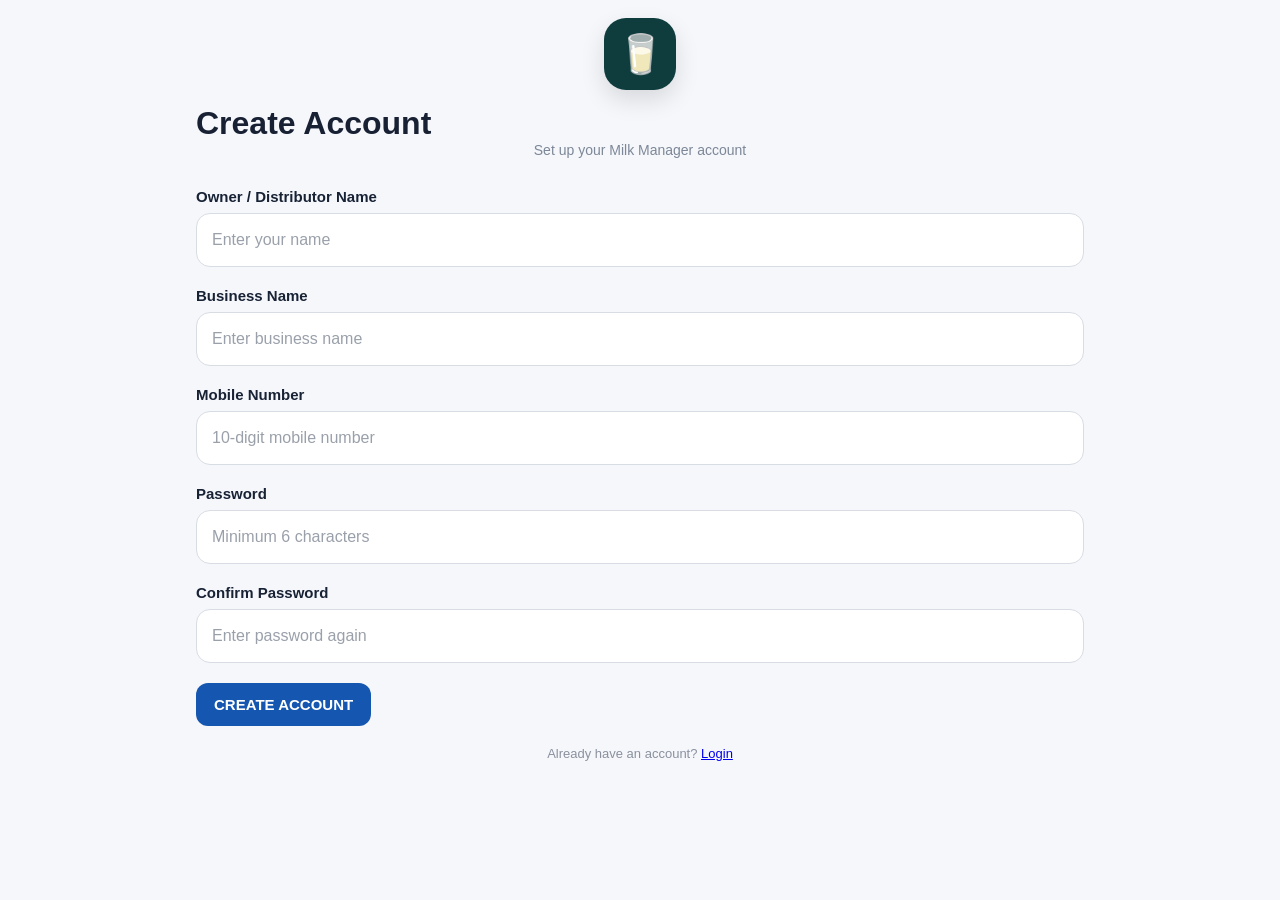
==== create-account.html @ a9c8e464 "Add files via upload" ====
<!DOCTYPE html>
<html lang="en">

<head>

    <meta charset="UTF-8">

    <meta
        name="viewport"
        content="width=device-width, initial-scale=1.0"
    >

    <title>Create Account - Milk Manager</title>

    <link
        rel="stylesheet"
        href="style.css"
    >

</head>


<body>


<div class="app">


    <main class="main-content">


        <div class="login-container">


            <div class="login-logo">

                🥛

            </div>


            <h1>
                Create Account
            </h1>


            <p class="login-subtitle">
                Set up your Milk Manager account
            </p>


            <form
                id="createAccountForm"
            >


                <div class="form-group">

                    <label>
                        Owner / Distributor Name
                    </label>

                    <input
                        type="text"
                        id="ownerName"
                        placeholder="Enter your name"
                        required
                    >

                </div>


                <div class="form-group">

                    <label>
                        Business Name
                    </label>

                    <input
                        type="text"
                        id="businessName"
                        placeholder="Enter business name"
                        required
                    >

                </div>


                <div class="form-group">

                    <label>
                        Mobile Number
                    </label>

                    <input
                        type="tel"
                        id="accountMobile"
                        placeholder="10-digit mobile number"
                        maxlength="10"
                        inputmode="numeric"
                        required
                    >

                </div>


                <div class="form-group">

                    <label>
                        Password
                    </label>

                    <input
                        type="password"
                        id="accountPassword"
                        placeholder="Minimum 6 characters"
                        required
                    >

                </div>


                <div class="form-group">

                    <label>
                        Confirm Password
                    </label>

                    <input
                        type="password"
                        id="confirmPassword"
                        placeholder="Enter password again"
                        required
                    >

                </div>


                <button
                    type="submit"
                    class="primary-btn"
                >
                    CREATE ACCOUNT
                </button>


            </form>


            <div class="login-footer">

                <span>
                    Already have an account?
                </span>


                <a
                    href="index.html"
                >
                    Login
                </a>

            </div>


        </div>


    </main>


</div>


<script src="app.js"></script>

</body>

</html>
---- style.css ----
/* =========================================================
   MILK MANAGER V2
========================================================= */

* {
    margin: 0;
    padding: 0;
    box-sizing: border-box;
}


:root {

    --primary: #1677ff;
    --primary-dark: #075fd3;

    --background: #f5f7fb;

    --white: #ffffff;

    --text: #182133;
    --muted: #7c8797;
    --light: #a5adba;

    --border: #e6ebf2;

    --green: #18a66a;
    --green-bg: #e9f9f1;

    --blue-bg: #eaf3ff;

    --orange: #f39a21;
    --orange-bg: #fff5e5;

    --purple: #7956d8;
    --purple-bg: #f2edff;

    --red: #e84d5b;
}


html {
    scroll-behavior: smooth;
}


body {

    margin: 0;

    background: var(--background);

    color: var(--text);

    font-family:
        -apple-system,
        BlinkMacSystemFont,
        "Segoe UI",
        Roboto,
        Arial,
        sans-serif;
}


button,
input {

    font-family: inherit;

}


button {

    cursor: pointer;

}


.login-body {

    min-height: 100vh;

}



/* =========================================================
   LOGIN
========================================================= */

.login-screen {

    min-height: 100vh;

    display: flex;

    align-items: center;

    justify-content: center;

    padding: 20px;

    background:
        linear-gradient(
            145deg,
            #edf6ff,
            #ffffff,
            #f4f7ff
        );

}


.login-card {

    width: 100%;

    max-width: 400px;

    padding: 32px 24px;

    background: white;

    border-radius: 25px;

    box-shadow:
        0 20px 60px
        rgba(20,60,110,0.12);

}


.milk-logo {

    width: 76px;

    height: 76px;

    margin: 0 auto 18px;

    display: flex;

    align-items: center;

    justify-content: center;

    background: var(--blue-bg);

    border-radius: 50%;

    font-size: 38px;

}


.login-card h1 {

    text-align: center;

    font-size: 28px;

    margin-bottom: 7px;

}


.login-subtitle {

    text-align: center;

    color: var(--muted);

    font-size: 14px;

    margin-bottom: 30px;

}


.form-group {

    margin-bottom: 18px;

}


.form-group label {

    display: block;

    font-size: 14px;

    font-weight: 650;

    margin-bottom: 7px;

}


.input-box {

    height: 54px;

    display: flex;

    align-items: center;

    gap: 10px;

    padding: 0 14px;

    background: #fafbfd;

    border: 1px solid var(--border);

    border-radius: 14px;

}


.input-box:focus-within {

    border-color: var(--primary);

    box-shadow:
        0 0 0 3px
        rgba(22,119,255,0.08);

}


.input-box input {

    flex: 1;

    width: 100%;

    height: 100%;

    border: none;

    outline: none;

    background: transparent;

    font-size: 15px;

}


.eye-button {

    border: none;

    background: transparent;

    font-size: 18px;

}


.forgot-row {

    display: flex;

    justify-content: flex-end;

    margin-bottom: 20px;

}


.forgot-button {

    border: none;

    background: transparent;

    color: var(--primary);

    font-size: 13px;

    font-weight: 650;

}


.login-button {

    width: 100%;

    height: 54px;

    border: none;

    border-radius: 14px;

    background: var(--primary);

    color: white;

    font-size: 15px;

    font-weight: 750;

}


.login-button:active {

    transform: scale(0.98);

}


.demo-text {

    text-align: center;

    color: var(--light);

    font-size: 11px;

    margin-top: 20px;

}



/* =========================================================
   APP
========================================================= */

.app {

    min-height: 100vh;

    padding-bottom: 80px;

}


.top-header,
.simple-header {

    background: white;

    border-bottom: 1px solid var(--border);

    padding: 18px 16px;

    display: flex;

    align-items: center;

    justify-content: space-between;

}


.top-header p {

    color: var(--muted);

    font-size: 12px;

    margin-bottom: 3px;

}


.top-header h1,
.simple-header h1 {

    font-size: 22px;

}


.top-header small,
.simple-header p {

    color: var(--light);

    font-size: 10px;

    margin-top: 4px;

    display: block;

}


.notification-btn {

    position: relative;

    width: 44px;

    height: 44px;

    border: 1px solid var(--border);

    background: white;

    border-radius: 13px;

    font-size: 18px;

}


.notification-btn i {

    position: absolute;

    top: 9px;

    right: 9px;

    width: 7px;

    height: 7px;

    background: var(--red);

    border-radius: 50%;

    border: 2px solid white;

}



/* =========================================================
   CONTENT
========================================================= */

.main-content {

    width: 100%;

    max-width: 920px;

    margin: auto;

    padding: 18px 16px;

}



/* =========================================================
   BUSINESS
========================================================= */

.business-card {

    display: flex;

    justify-content: space-between;

    align-items: center;

    min-height: 145px;

    padding: 22px;

    border-radius: 21px;

    color: white;

    background:
        linear-gradient(
            135deg,
            #1677ff,
            #5ba9ff
        );

    box-shadow:
        0 12px 30px
        rgba(22,119,255,0.18);

    margin-bottom: 24px;

}


.business-card span {

    font-size: 9px;

    font-weight: 700;

    letter-spacing: 1px;

    opacity: .8;

}


.business-card h2 {

    font-size: 20px;

    margin: 8px 0;

}


.business-card p {

    font-size: 11px;

    opacity: .9;

}


.business-icon {

    width: 70px;

    height: 70px;

    display: flex;

    align-items: center;

    justify-content: center;

    border-radius: 50%;

    background:
        rgba(255,255,255,.17);

    font-size: 35px;

}



/* =========================================================
   SECTION
========================================================= */

.section-heading {

    display: flex;

    justify-content: space-between;

    align-items: center;

    margin: 24px 0 11px;

}


.section-heading h2 {

    font-size: 17px;

}


.section-heading p {

    color: var(--light);

    font-size: 10px;

    margin-top: 3px;

}


.percentage {

    padding: 7px 10px;

    border-radius: 9px;

    background: var(--blue-bg);

    color: var(--primary);

    font-size: 12px;

}



/* =========================================================
   DELIVERY
========================================================= */

.delivery-overview {

    display: flex;

    align-items: center;

    gap: 15px;

    padding: 20px;

    background: white;

    border: 1px solid var(--border);

    border-radius: 20px;

}


.delivery-info {

    flex: 1;

}


.delivery-number {

    display: flex;

    align-items: baseline;

}


.delivery-number strong {

    font-size: 40px;

}


.delivery-number span {

    font-size: 21px;

    color: var(--light);

}


.delivery-info > p {

    color: var(--muted);

    font-size: 11px;

    margin: 4px 0 17px;

}


.progress-bar {

    height: 9px;

    background: #edf1f6;

    border-radius: 20px;

    overflow: hidden;

}


.progress-bar div {

    height: 100%;

    background: var(--primary);

    border-radius: 20px;

}


.progress-bottom {

    display: flex;

    justify-content: space-between;

    margin-top: 7px;

    font-size: 9px;

    color: var(--light);

}


.progress-bottom strong {

    color: var(--primary);

}


.progress-circle {

    width: 80px;

    height: 80px;

    flex-shrink: 0;

    display: flex;

    align-items: center;

    justify-content: center;

    border-radius: 50%;

    background:
        conic-gradient(
            var(--primary) 93%,
            #e9edf3 0
        );

}


.progress-circle > div {

    width: 62px;

    height: 62px;

    display: flex;

    flex-direction: column;

    align-items: center;

    justify-content: center;

    border-radius: 50%;

    background: white;

}


.progress-circle strong {

    color: var(--primary);

    font-size: 19px;

}


.progress-circle small {

    color: var(--light);

    font-size: 7px;

}



/* =========================================================
   MINI STATS
========================================================= */

.mini-stats {

    display: grid;

    grid-template-columns:
        repeat(3, 1fr);

    gap: 9px;

    margin-top: 10px;

}


.mini-stat {

    display: flex;

    align-items: center;

    gap: 7px;

    padding: 11px 8px;

    background: white;

    border: 1px solid var(--border);

    border-radius: 15px;

}


.stat-icon {

    width: 34px;

    height: 34px;

    display: flex;

    align-items: center;

    justify-content: center;

    border-radius: 10px;

}


.mini-stat strong {

    display: block;

    font-size: 12px;

}


.mini-stat small {

    display: block;

    color: var(--light);

    font-size: 8px;

    margin-top: 2px;

}



/* =========================================================
   COLORS
========================================================= */

.blue {

    background: var(--blue-bg);

}


.green {

    background: var(--green-bg);

}


.orange {

    background: var(--orange-bg);

}


.purple {

    background: var(--purple-bg);

}



/* =========================================================
   QUICK
========================================================= */

.quick-grid {

    display: grid;

    grid-template-columns:
        repeat(2,1fr);

    gap: 10px;

}


.quick-card {

    display: flex;

    align-items: center;

    gap: 9px;

    min-height: 88px;

    padding: 12px;

    text-align: left;

    background: white;

    border: 1px solid var(--border);

    border-radius: 17px;

}


.quick-icon {

    width: 40px;

    height: 40px;

    display: flex;

    align-items: center;

    justify-content: center;

    border-radius: 12px;

    font-size: 18px;

}


.quick-card div {

    flex: 1;

}


.quick-card strong {

    display: block;

    font-size: 11px;

}


.quick-card small {

    display: block;

    color: var(--light);

    font-size: 8px;

    margin-top: 3px;

}


.quick-card b {

    color: var(--light);

}



/* =========================================================
   SUMMARY
========================================================= */

.summary-grid {

    display: grid;

    grid-template-columns:
        repeat(2,1fr);

    gap: 10px;

}


.summary-card {

    padding: 15px;

    background: white;

    border: 1px solid var(--border);

    border-radius: 17px;

}


.summary-card > span {

    display: inline-flex;

    width: 34px;

    height: 34px;

    align-items: center;

    justify-content: center;

    border-radius: 10px;

    background: var(--blue-bg);

}


.summary-card > small {

    display: block;

    color: var(--light);

    font-size: 8px;

    margin: 10px 0 5px;

}


.summary-card > strong {

    font-size: 19px;

}


.summary-card > p {

    color: var(--light);

    font-size: 9px;

    margin-top: 3px;

}



/* =========================================================
   ACTIVITY
========================================================= */

.activity-card {

    background: white;

    border: 1px solid var(--border);

    border-radius: 18px;

    overflow: hidden;

}


.activity {

    display: flex;

    align-items: center;

    gap: 10px;

    padding: 14px;

    border-bottom: 1px solid var(--border);

}


.activity:last-child {

    border-bottom: none;

}


.activity-icon {

    width: 35px;

    height: 35px;

    display: flex;

    align-items: center;

    justify-content: center;

    border-radius: 10px;

    flex-shrink: 0;

}


.activity div {

    flex: 1;

}


.activity strong {

    display: block;

    font-size: 11px;

}


.activity small {

    display: block;

    color: var(--light);

    font-size: 8px;

    margin-top: 3px;

}


.activity time {

    color: var(--light);

    font-size: 8px;

}



/* =========================================================
   SEARCH
========================================================= */

.search-box {

    height: 52px;

    display: flex;

    align-items: center;

    gap: 9px;

    padding: 0 14px;

    margin-bottom: 13px;

    background: white;

    border: 1px solid var(--border);

    border-radius: 14px;

}


.search-box input {

    flex: 1;

    border: none;

    outline: none;

    font-size: 14px;

}



/* =========================================================
   CUSTOMER
========================================================= */

.customer-card {

    display: flex;

    align-items: center;

    gap: 10px;

    padding: 13px;

    margin-bottom: 9px;

    background: white;

    border: 1px solid var(--border);

    border-radius: 16px;

}


.avatar {

    width: 45px;

    height: 45px;

    flex-shrink: 0;

    display: flex;

    align-items: center;

    justify-content: center;

    border-radius: 50%;

    background: var(--blue-bg);

    color: var(--primary);

    font-size: 12px;

    font-weight: 750;

}


.customer-info {

    flex: 1;

}


.customer-info strong {

    display: block;

    font-size: 13px;

}


.customer-info small {

    display: block;

    color: var(--light);

    font-size: 9px;

    margin-top: 3px;

}


.customer-info span {

    display: block;

    color: var(--muted);

    font-size: 9px;

    margin-top: 3px;

}


.status {

    padding: 6px 8px;

    border-radius: 8px;

    font-size: 8px;

    font-weight: 700;

}


.status.delivered {

    background: var(--green-bg);

    color: var(--green);

}


.status.pending {

    background: var(--orange-bg);

    color: var(--orange);

}


.add-btn {

    width: 43px;

    height: 43px;

    border: none;

    border-radius: 13px;

    background: var(--primary);

    color: white;

    font-size: 25px;

}



/* =========================================================
   DELIVERY PAGE
========================================================= */

.delivery-card {

    padding: 27px 18px;

    background: white;

    border: 1px solid var(--border);

    border-radius: 22px;

    text-align: center;

}


.customer-number {

    color: var(--light);

    font-size: 9px;

    font-weight: 700;

    letter-spacing: 1px;

}


.big-avatar {

    width: 82px;

    height: 82px;

    margin: 20px auto 14px;

    display: flex;

    align-items: center;

    justify-content: center;

    border-radius: 50%;

    background: var(--blue-bg);

    color: var(--primary);

    font-size: 23px;

    font-weight: 750;

}


.delivery-card h2 {

    font-size: 22px;

}


.address {

    color: var(--muted);

    font-size: 11px;

    margin-top: 5px;

}


.milk-box {

    display: flex;

    justify-content: space-between;

    align-items: center;

    padding: 17px;

    margin: 23px 0;

    background: #f7f9fc;

    border-radius: 15px;

    text-align: left;

}


.milk-box small {

    display: block;

    color: var(--light);

    font-size: 8px;

}


.milk-box strong {

    display: block;

    color: var(--primary);

    font-size: 25px;

    margin-top: 4px;

}


.quantity {

    display: flex;

    align-items: center;

    gap: 10px;

}


.quantity button {

    width: 35px;

    height: 35px;

    border: 1px solid var(--border);

    background: white;

    border-radius: 10px;

    font-size: 18px;

}


.quantity span {

    font-weight: 700;

}


.deliver-btn {

    width: 100%;

    height: 54px;

    border: none;

    border-radius: 14px;

    background: var(--green);

    color: white;

    font-weight: 750;

}


.deliver-btn.delivered-done {

    background: #0d8653;

}


.skip-btn {

    width: 100%;

    height: 45px;

    border: none;

    background: transparent;

    color: var(--red);

    font-weight: 650;

}



/* =========================================================
   REPORTS
========================================================= */

.report-main {

    padding: 28px 20px;

    text-align: center;

    background: white;

    border: 1px solid var(--border);

    border-radius: 20px;

}


.report-main span {

    color: var(--light);

    font-size: 9px;

    font-weight: 700;

    letter-spacing: 1px;

}


.report-main strong {

    display: block;

    color: var(--primary);

    font-size: 48px;

    margin: 8px 0;

}


.report-main p {

    color: var(--muted);

    font-size: 11px;

}


.report-grid {

    display: grid;

    grid-template-columns:
        repeat(3,1fr);

    gap: 9px;

    margin-top: 11px;

}


.report-grid div {

    padding: 15px 5px;

    background: white;

    border: 1px solid var(--border);

    border-radius: 15px;

    text-align: center;

}


.report-grid span {

    display: block;

    font-size: 18px;

}


.report-grid strong {

    display: block;

    margin-top: 5px;

}


.report-grid small {

    color: var(--light);

    font-size: 8px;

}


.report-list {

    margin-top: 12px;

    background: white;

    border: 1px solid var(--border);

    border-radius: 17px;

    overflow: hidden;

}


.report-list div {

    display: flex;

    justify-content: space-between;

    padding: 16px;

    border-bottom: 1px solid var(--border);

    font-size: 12px;

}


.report-list div:last-child {

    border-bottom: none;

}


.report-list span {

    color: var(--muted);

}



/* =========================================================
   BILLS
========================================================= */

.bill-card {

    display: flex;

    justify-content: space-between;

    align-items: center;

    padding: 17px;

    margin-bottom: 10px;

    background: white;

    border: 1px solid var(--border);

    border-radius: 17px;

}


.bill-card small {

    display: block;

    color: var(--light);

    font-size: 8px;

}


.bill-card div strong {

    display: block;

    font-size: 14px;

    margin: 5px 0 3px;

}


.bill-card div span {

    color: var(--muted);

    font-size: 9px;

}


.bill-price {

    color: var(--primary);

    font-size: 17px;

}



/* =========================================================
   PAYMENTS
========================================================= */

.payment-total {

    padding: 23px;

    margin-bottom: 13px;

    border-radius: 19px;

    color: white;

    background:
        linear-gradient(
            135deg,
            #1677ff,
            #5ba9ff
        );

}


.payment-total span {

    display: block;

    font-size: 9px;

    opacity: .8;

}


.payment-total strong {

    display: block;

    font-size: 31px;

    margin-top: 5px;

}


.payment-card {

    display: flex;

    align-items: center;

    gap: 10px;

    padding: 15px;

    margin-bottom: 10px;

    background: white;

    border: 1px solid var(--border);

    border-radius: 17px;

}


.payment-card div {

    flex: 1;

}


.payment-card div strong {

    display: block;

    font-size: 13px;

}


.payment-card small {

    color: var(--light);

    font-size: 8px;

}


.payment-card > strong {

    color: var(--primary);

}


.collect-btn {

    width: 100%;

    height: 53px;

    border: none;

    border-radius: 14px;

    background: var(--primary);

    color: white;

    font-weight: 750;

}



/* =========================================================
   HISTORY
========================================================= */

.history-card {

    display: flex;

    align-items: center;

    gap: 14px;

    padding: 15px;

    margin-bottom: 10px;

    background: white;

    border: 1px solid var(--border);

    border-radius: 17px;

}


.history-date {

    min-width: 65px;

    text-align: center;

    padding-right: 13px;

    border-right: 1px solid var(--border);

}


.history-date strong {

    display: block;

    color: var(--primary);

    font-size: 13px;

}


.history-date span {

    color: var(--light);

    font-size: 8px;

}


.history-card > div:last-child {

    flex: 1;

}


.history-card > div:last-child > strong {

    display: block;

    font-size: 13px;

}


.history-card small {

    display: block;

    color: var(--muted);

    font-size: 9px;

    margin: 4px 0;

}


.history-status {

    color: var(--green);

    font-size: 9px;

}



/* =========================================================
   SETTINGS
========================================================= */

.profile-card {

    display: flex;

    align-items: center;

    gap: 13px;

    padding: 18px;

    margin-bottom: 13px;

    background: white;

    border: 1px solid var(--border);

    border-radius: 18px;

}


.profile-card .big-avatar {

    margin: 0;

    width: 58px;

    height: 58px;

    font-size: 17px;

}


.profile-card strong {

    display: block;

    font-size: 15px;

}


.profile-card small {

    display: block;

    color: var(--muted);

    font-size: 9px;

    margin-top: 4px;

}


.settings-list {

    background: white;

    border: 1px solid var(--border);

    border-radius: 18px;

    overflow: hidden;

}


.settings-list button {

    width: 100%;

    min-height: 61px;

    display: flex;

    align-items: center;

    gap: 12px;

    padding: 0 16px;

    border: none;

    border-bottom: 1px solid var(--border);

    background: white;

    text-align: left;

}


.settings-list button:last-child {

    border-bottom: none;

}


.settings-list button > span {

    width: 35px;

    height: 35px;

    display: flex;

    align-items: center;

    justify-content: center;

    border-radius: 10px;

    background: var(--blue-bg);

}


.settings-list button strong {

    flex: 1;

    font-size: 12px;

}


.settings-list button b {

    color: var(--light);

    font-size: 20px;

}


.settings-list .logout strong {

    color: var(--red);

}



/* =========================================================
   BOTTOM NAV
========================================================= */

.bottom-nav {

    position: fixed;

    z-index: 100;

    left: 0;

    right: 0;

    bottom: 0;

    height: 72px;

    display: grid;

    grid-template-columns:
        repeat(5,1fr);

    background:
        rgba(255,255,255,.97);

    border-top: 1px solid var(--border);

    box-shadow:
        0 -7px 25px
        rgba(0,0,0,.05);

    backdrop-filter: blur(10px);

}


.nav-item {

    border: none;

    background: transparent;

    color: #929aa8;

    display: flex;

    flex-direction: column;

    align-items: center;

    justify-content: center;

    gap: 3px;

}


.nav-item span {

    font-size: 18px;

}


.nav-item small {

    font-size: 8px;

    font-weight: 650;

}


.nav-item.active {

    color: var(--primary);

}



/* =========================================================
   DESKTOP
========================================================= */

@media (min-width:700px) {

    .top-header,
    .simple-header {

        padding-left:
            max(
                30px,
                calc((100vw - 920px) / 2)
            );

        padding-right:
            max(
                30px,
                calc((100vw - 920px) / 2)
            );

    }


    .quick-grid {

        grid-template-columns:
            repeat(4,1fr);

    }


    .summary-grid {

        grid-template-columns:
            repeat(4,1fr);

    }


    .bottom-nav {

        width: 700px;

        left: 50%;

        right: auto;

        transform:
            translateX(-50%);

        border-radius:
            18px 18px 0 0;

    }

}
/* =====================================================
   CUSTOMERS PAGE
   ===================================================== */

.page-container {
    padding: 20px;
    max-width: 900px;
    margin: auto;
}

.page-header {
    display: flex;
    justify-content: space-between;
    align-items: center;
    gap: 15px;
    margin-bottom: 20px;
}

.page-header h1 {
    margin: 0;
}

.page-header p {
    margin: 5px 0 0;
    opacity: 0.7;
}

.search-box {
    margin-bottom: 20px;
}

.search-box input {
    width: 100%;
    box-sizing: border-box;
    padding: 14px 16px;
    border-radius: 12px;
    border: 1px solid #ddd;
    font-size: 16px;
}

.section-title {
    display: flex;
    justify-content: space-between;
    align-items: center;
    margin-bottom: 15px;
}

.section-title h2 {
    margin: 0;
}

.section-title span {
    opacity: 0.65;
}


/* CUSTOMER CARD */

.customer-list {
    display: flex;
    flex-direction: column;
    gap: 12px;
}

.customer-card {
    display: flex;
    align-items: center;
    gap: 15px;
    padding: 16px;
    background: white;
    border-radius: 16px;
    border: 1px solid #e5e5e5;
    box-shadow: 0 3px 10px rgba(0,0,0,0.05);
}

.customer-avatar {
    width: 52px;
    height: 52px;
    min-width: 52px;
    border-radius: 50%;
    display: flex;
    align-items: center;
    justify-content: center;
    background: #e8f1ff;
    color: #1557b0;
    font-weight: bold;
    font-size: 17px;
}

.customer-info {
    flex: 1;
    min-width: 0;
}

.customer-info h3 {
    margin: 0 0 5px;
    font-size: 18px;
}

.customer-info p {
    margin: 3px 0;
    font-size: 14px;
    opacity: 0.75;
}

.customer-info small {
    display: block;
    margin-top: 6px;
    opacity: 0.5;
}

.customer-actions {
    display: flex;
    flex-direction: column;
    align-items: flex-end;
    gap: 10px;
}

.status-badge {
    padding: 5px 10px;
    border-radius: 20px;
    font-size: 12px;
    font-weight: 600;
}

.status-badge.active {
    background: #e4f8ed;
    color: #168044;
}

.status-badge.inactive {
    background: #eee;
    color: #777;
}

.delete-customer-btn {
    border: none;
    background: transparent;
    cursor: pointer;
    font-size: 17px;
}


/* BUTTONS */

.primary-btn {
    border: none;
    border-radius: 12px;
    padding: 13px 18px;
    background: #1557b0;
    color: white;
    font-size: 15px;
    font-weight: 600;
    cursor: pointer;
}

.secondary-btn {
    border: 1px solid #ddd;
    border-radius: 12px;
    padding: 13px 18px;
    background: white;
    font-size: 15px;
    cursor: pointer;
}


/* MODAL */

.modal {
    display: none;
    position: fixed;
    inset: 0;
    z-index: 9999;
    background: rgba(0,0,0,0.55);
    align-items: center;
    justify-content: center;
    padding: 20px;
    box-sizing: border-box;
}

.modal.show {
    display: flex;
}

.modal-content {
    width: 100%;
    max-width: 500px;
    max-height: 90vh;
    overflow-y: auto;
    background: white;
    border-radius: 20px;
    padding: 22px;
    box-sizing: border-box;
}

.modal-header {
    display: flex;
    justify-content: space-between;
    align-items: flex-start;
    margin-bottom: 20px;
}

.modal-header h2 {
    margin: 0;
}

.modal-header p {
    margin: 5px 0 0;
    opacity: 0.65;
}

.close-btn {
    border: none;
    background: #f1f1f1;
    width: 38px;
    height: 38px;
    border-radius: 50%;
    font-size: 25px;
    cursor: pointer;
}


/* FORM */

.form-group {
    margin-bottom: 16px;
}

.form-group label {
    display: block;
    margin-bottom: 7px;
    font-weight: 600;
}

.form-group input,
.form-group select {
    width: 100%;
    box-sizing: border-box;
    padding: 13px;
    border: 1px solid #ddd;
    border-radius: 10px;
    font-size: 16px;
    background: white;
}

.form-row {
    display: grid;
    grid-template-columns: 1fr 1fr;
    gap: 12px;
}

.form-actions {
    display: flex;
    gap: 10px;
    margin-top: 20px;
}

.form-actions button {
    flex: 1;
}


/* EMPTY STATE */

.empty-state {
    text-align: center;
    padding: 50px 20px;
}

.empty-icon {
    font-size: 50px;
    margin-bottom: 15px;
}

.empty-state h3 {
    margin: 0 0 8px;
}

.empty-state p {
    opacity: 0.65;
    margin-bottom: 20px;
}


/* MOBILE */

@media (max-width: 600px) {

    .page-container {
        padding: 15px;
    }

    .page-header {
        align-items: flex-start;
        flex-direction: column;
    }

    .page-header .primary-btn {
        width: 100%;
    }

    .customer-card {
        align-items: flex-start;
    }

    .customer-actions {
        margin-left: auto;
    }

    .form-row {
        grid-template-columns: 1fr;
        gap: 0;
    }

}
/* =====================================================
   PAYMENTS PAGE
===================================================== */

.payment-summary {
    display: grid;
    grid-template-columns: 1fr 1fr;
    gap: 15px;
    margin-bottom: 20px;
}

.payment-summary-card {
    padding: 20px;
    border-radius: 16px;
    background: white;
    border: 1px solid #e5e5e5;
    box-shadow: 0 3px 10px rgba(0,0,0,0.05);
}

.payment-summary-card span {
    display: block;
    font-size: 13px;
    opacity: 0.65;
    margin-bottom: 8px;
}

.payment-summary-card strong {
    display: block;
    font-size: 26px;
}

.payment-customer-list {
    display: flex;
    flex-direction: column;
    gap: 12px;
}

.payment-customer-card {
    display: flex;
    align-items: center;
    gap: 15px;
    padding: 16px;
    background: white;
    border-radius: 16px;
    border: 1px solid #e5e5e5;
    box-shadow: 0 3px 10px rgba(0,0,0,0.05);
}

.payment-avatar {
    width: 52px;
    height: 52px;
    min-width: 52px;
    border-radius: 50%;
    display: flex;
    align-items: center;
    justify-content: center;
    background: #e8f1ff;
    color: #1557b0;
    font-weight: bold;
    font-size: 17px;
}

.payment-customer-info {
    flex: 1;
    min-width: 0;
}

.payment-customer-info h3 {
    margin: 0 0 5px;
    font-size: 18px;
}

.payment-customer-info p {
    margin: 3px 0;
    font-size: 14px;
    opacity: 0.7;
}

.payment-customer-info small {
    display: block;
    margin-top: 6px;
    opacity: 0.6;
}

.payment-customer-right {
    display: flex;
    flex-direction: column;
    align-items: flex-end;
    gap: 5px;
}

.payment-customer-right strong {
    font-size: 20px;
}

.payment-customer-right span {
    font-size: 11px;
    opacity: 0.6;
}

.small-pay-btn {
    margin-top: 5px;
    border: none;
    border-radius: 8px;
    padding: 8px 13px;
    background: #1557b0;
    color: white;
    font-weight: 600;
    cursor: pointer;
}

.customer-outstanding-box {
    display: flex;
    justify-content: space-between;
    align-items: center;
    padding: 14px;
    margin-bottom: 18px;
    border-radius: 12px;
    background: #f4f7fb;
}

.customer-outstanding-box span {
    font-size: 14px;
    opacity: 0.7;
}

.customer-outstanding-box strong {
    font-size: 20px;
}

@media (max-width: 600px) {

    .payment-summary {
        grid-template-columns: 1fr 1fr;
    }

    .payment-summary-card {
        padding: 15px;
    }

    .payment-summary-card strong {
        font-size: 22px;
    }

    .payment-customer-card {
        align-items: flex-start;
    }

    .payment-customer-right {
        margin-left: auto;
    }

}

@media (max-width: 420px) {

    .payment-customer-info p {
        display: none;
    }

    .payment-avatar {
        width: 45px;
        height: 45px;
        min-width: 45px;
    }

}
/* =====================================================
   BILLS
===================================================== */

.bill-summary {
    display: grid;
    grid-template-columns: repeat(3, 1fr);
    gap: 15px;
    margin-bottom: 20px;
}

.bill-summary-card {
    background: white;
    padding: 18px;
    border-radius: 16px;
    border: 1px solid #e5e5e5;
    box-shadow: 0 3px 10px rgba(0,0,0,0.05);
}

.bill-summary-card span {
    display: block;
    font-size: 13px;
    opacity: 0.65;
    margin-bottom: 7px;
}

.bill-summary-card strong {
    font-size: 24px;
}

.bill-period {
    background: white;
    padding: 15px;
    border-radius: 16px;
    border: 1px solid #e5e5e5;
    margin-bottom: 18px;
}

.bill-period .form-group {
    margin: 0;
}

.bill-period input {
    width: 100%;
    box-sizing: border-box;
    padding: 13px;
    border: 1px solid #ddd;
    border-radius: 10px;
    font-size: 16px;
    background: white;
}

.bill-list {
    display: flex;
    flex-direction: column;
    gap: 12px;
}

.bill-card {
    display: flex;
    align-items: center;
    gap: 15px;
    background: white;
    padding: 16px;
    border-radius: 16px;
    border: 1px solid #e5e5e5;
    box-shadow: 0 3px 10px rgba(0,0,0,0.05);
}

.bill-avatar {
    width: 52px;
    height: 52px;
    min-width: 52px;
    border-radius: 50%;
    display: flex;
    align-items: center;
    justify-content: center;
    background: #e8f1ff;
    color: #1557b0;
    font-weight: bold;
}

.bill-info {
    flex: 1;
    min-width: 0;
}

.bill-info h3 {
    margin: 0 0 5px;
    font-size: 18px;
}

.bill-info p {
    margin: 3px 0;
    font-size: 14px;
    opacity: 0.7;
}

.bill-info small {
    display: block;
    margin-top: 5px;
    opacity: 0.55;
}

.bill-right {
    display: flex;
    flex-direction: column;
    align-items: flex-end;
    gap: 5px;
}

.bill-right strong {
    font-size: 19px;
}

.bill-status {
    padding: 4px 9px;
    border-radius: 20px;
    font-size: 11px;
    font-weight: 600;
}

.bill-status.paid {
    background: #e4f8ed;
    color: #168044;
}

.bill-status.partial {
    background: #fff3d6;
    color: #9a6500;
}

.bill-status.pending {
    background: #ffe5e5;
    color: #b3261e;
}

.small-bill-btn {
    border: none;
    border-radius: 8px;
    padding: 7px 13px;
    background: #1557b0;
    color: white;
    font-weight: 600;
    cursor: pointer;
}


/* =========================================================
   PROFESSIONAL DETAILED BILL
========================================================= */

.bill-summary {
    display: grid;
    grid-template-columns: repeat(3, 1fr);
    gap: 14px;
    margin-bottom: 20px;
}

.bill-summary-card {
    background: #fff;
    border: 1px solid #e5e7eb;
    border-radius: 16px;
    padding: 18px;
}

.bill-summary-card span {
    display: block;
    font-size: 13px;
    opacity: .65;
    margin-bottom: 7px;
}

.bill-summary-card strong {
    font-size: 23px;
}


.bill-period {
    background: #fff;
    padding: 16px;
    border-radius: 16px;
    margin-bottom: 18px;
    border: 1px solid #e5e7eb;
}

.bill-period label {
    display: block;
    font-size: 13px;
    margin-bottom: 7px;
    opacity: .65;
}

.bill-period input {
    width: 100%;
    box-sizing: border-box;
    padding: 13px;
    border: 1px solid #ddd;
    border-radius: 10px;
    font-size: 16px;
}


/* =========================================================
   BILL CARD
========================================================= */

.bill-list {
    display: flex;
    flex-direction: column;
    gap: 12px;
}

.bill-card {
    display: flex;
    align-items: center;
    gap: 15px;
    background: #fff;
    padding: 16px;
    border-radius: 16px;
    border: 1px solid #e5e7eb;
}

.bill-avatar {
    width: 52px;
    height: 52px;
    min-width: 52px;
    border-radius: 50%;
    display: flex;
    align-items: center;
    justify-content: center;
    background: #e8f1ff;
    font-weight: 700;
    color: #1557b0;
}

.bill-info {
    flex: 1;
}

.bill-info h3 {
    margin: 0 0 6px;
}

.bill-info p {
    margin: 3px 0;
    font-size: 14px;
    opacity: .7;
}

.bill-info small {
    opacity: .5;
}

.bill-right {
    display: flex;
    flex-direction: column;
    align-items: flex-end;
    gap: 6px;
}

.bill-right strong {
    font-size: 19px;
}

.bill-status {
    font-size: 11px;
    padding: 5px 9px;
    border-radius: 20px;
    font-weight: 600;
}

.bill-status.paid {
    background: #e5f8ed;
    color: #168044;
}

.bill-status.partial {
    background: #fff3d5;
    color: #9a6500;
}

.bill-status.pending {
    background: #ffe6e6;
    color: #b3261e;
}

.small-bill-btn {
    border: 0;
    background: #1557b0;
    color: white;
    padding: 8px 14px;
    border-radius: 9px;
    cursor: pointer;
    font-weight: 600;
}


/* =========================================================
   PROFESSIONAL INVOICE
========================================================= */

.bill-modal-content {
    max-width: 850px;
}

.professional-invoice {
    background: #fff;
}

.invoice-customer {
    display: flex;
    justify-content: space-between;
    gap: 20px;
    padding-bottom: 18px;
    border-bottom: 1px solid #e5e7eb;
}

.invoice-customer h2 {
    margin: 0 0 8px;
}

.invoice-customer p {
    margin: 4px 0;
    opacity: .65;
}

.invoice-meta {
    display: flex;
    flex-direction: column;
    align-items: flex-end;
    gap: 5px;
}

.invoice-meta strong {
    font-size: 18px;
}

.invoice-meta span {
    opacity: .6;
}


/* =========================================================
   BILL SECTIONS
========================================================= */

.invoice-section {
    margin-top: 22px;
}

.invoice-section h3 {
    margin-bottom: 12px;
}


/* =========================================================
   TABLE
========================================================= */

.invoice-table {
    border: 1px solid #e5e7eb;
    border-radius: 12px;
    overflow: hidden;
}

.invoice-table-head,
.invoice-table-row {
    display: grid;
    grid-template-columns: 1.5fr 1fr 1fr 1fr;
    gap: 10px;
    padding: 12px 14px;
    align-items: center;
}

.invoice-table-head {
    background: #f5f7fa;
    font-size: 12px;
    font-weight: 700;
}

.invoice-table-row {
    border-top: 1px solid #eee;
    font-size: 14px;
}

.invoice-table-row strong {
    text-align: right;
}

.invoice-subtotal {
    display: flex;
    justify-content: space-between;
    padding: 14px;
    background: #f8fafc;
    border-top: 1px solid #ddd;
}

.invoice-empty {
    padding: 18px;
    text-align: center;
    color: #777;
    border: 1px dashed #ccc;
    border-radius: 10px;
}


/* =========================================================
   TOTAL BOX
========================================================= */

.invoice-total-box {
    margin-top: 25px;
    padding: 18px;
    border-radius: 14px;
    background: #f6f8fb;
}

.invoice-total-row {
    display: flex;
    justify-content: space-between;
    padding: 9px 0;
}

.invoice-total-row.grand {
    font-size: 21px;
    font-weight: 700;
    border-top: 1px solid #ddd;
    margin-top: 7px;
    padding-top: 15px;
}

.invoice-total-row.outstanding {
    color: #b3261e;
    font-size: 19px;
    font-weight: 700;
}


/* =========================================================
   MOBILE
========================================================= */

@media (max-width: 650px) {

    .bill-summary {
        grid-template-columns: 1fr 1fr;
    }

    .bill-card {
        align-items: flex-start;
    }

    .bill-right {
        margin-left: auto;
    }

    .invoice-customer {
        flex-direction: column;
    }

    .invoice-meta {
        align-items: flex-start;
    }

    .invoice-table-head,
    .invoice-table-row {
        grid-template-columns:
            1.2fr
            .8fr
            .8fr
            1fr;

        font-size: 12px;
        padding: 10px 8px;
    }

}

@media (max-width: 480px) {

    .bill-summary {
        grid-template-columns: 1fr;
    }

    .bill-card {
        flex-wrap: wrap;
    }

    .bill-right {
        width: 100%;
        flex-direction: row;
        align-items: center;
    }

}


/* =========================================================
   PRINT
========================================================= */

@media print {

    body * {
        visibility: hidden !important;
    }

    #billModal,
    #billModal * {
        visibility: visible !important;
    }

    #billModal {
        position: absolute !important;
        left: 0;
        top: 0;
        width: 100%;
        background: white;
    }

    .modal-header,
    .form-actions {
        display: none !important;
    }

    .bill-modal-content {
        max-width: 100% !important;
        box-shadow: none !important;
    }

}
   /* =========================================================
   DELIVERY SYSTEM
========================================================= */

.delivery-page {
    max-width: 700px;
    margin: auto;
}


.delivery-progress-box {
    background: #fff;
    border: 1px solid #e5e7eb;
    border-radius: 16px;
    padding: 16px;
    margin-bottom: 18px;
}


.delivery-progress-top {
    display: flex;
    justify-content: space-between;
    margin-bottom: 10px;
}


.delivery-progress {
    height: 9px;
    background: #e9edf2;
    border-radius: 20px;
    overflow: hidden;
}


.delivery-progress-bar {
    height: 100%;
    width: 0%;
    border-radius: 20px;
    background: #2e7d32;
    transition: width .3s ease;
}


/* CUSTOMER */

.delivery-customer-card {
    background: #fff;
    border: 1px solid #e5e7eb;
    border-radius: 20px;
    padding: 22px;
}


.delivery-customer-header {
    display: flex;
    align-items: center;
    gap: 15px;
}


.delivery-avatar {
    width: 58px;
    height: 58px;
    min-width: 58px;
    border-radius: 50%;
    display: flex;
    align-items: center;
    justify-content: center;
    font-weight: 700;
    font-size: 18px;
    background: #e8f1ff;
}


.delivery-customer-header h2 {
    margin: 0 0 5px;
}


.delivery-customer-header p {
    margin: 0;
    opacity: .65;
}


.delivery-address {
    margin-top: 18px;
    padding: 13px;
    background: #f7f8fa;
    border-radius: 12px;
    font-size: 14px;
}


/* MILK */

.delivery-product-box {
    margin-top: 20px;
    padding: 18px;
    border: 1px solid #e5e7eb;
    border-radius: 15px;
    display: flex;
    justify-content: space-between;
    align-items: center;
    gap: 15px;
}


.delivery-product-title {
    display: block;
    font-size: 17px;
    font-weight: 700;
}


.delivery-product-box small {
    display: block;
    margin-top: 4px;
    opacity: .6;
}


/* QUANTITY */

.quantity-control {
    display: flex;
    align-items: center;
    gap: 7px;
}


.quantity-control button,
.small-quantity button {
    width: 38px;
    height: 38px;
    border: 1px solid #ddd;
    background: #f7f8fa;
    border-radius: 9px;
    font-size: 20px;
    cursor: pointer;
}


.quantity-control input {
    width: 60px;
    height: 38px;
    text-align: center;
    border: 1px solid #ddd;
    border-radius: 9px;
    font-size: 16px;
}


/* EXTRA PRODUCTS */

.delivery-extra-products {
    margin-top: 20px;
}


.delivery-extra-products h3 {
    margin-bottom: 12px;
}


.extra-product-row {
    display: flex;
    align-items: center;
    justify-content: space-between;
    padding: 12px 0;
    border-bottom: 1px solid #eee;
}


.small-quantity {
    display: flex;
    align-items: center;
    gap: 5px;
}


.small-quantity input {
    width: 48px;
    height: 34px;
    text-align: center;
    border: 1px solid #ddd;
    border-radius: 8px;
}


/* ACTIONS */

.delivery-actions {
    display: grid;
    grid-template-columns: 1fr 1.5fr;
    gap: 12px;
    margin-top: 25px;
}


.delivery-actions button {
    min-height: 52px;
    border-radius: 12px;
    border: none;
    font-size: 15px;
    font-weight: 700;
    cursor: pointer;
}


.delivery-skip-btn {
    background: #fff0f0;
    color: #b3261e;
    border: 1px solid #ffd0d0 !important;
}


.delivery-done-btn {
    background: #2e7d32;
    color: white;
}


.delivery-previous-btn {
    width: 100%;
    margin-top: 13px;
    padding: 12px;
    border: 0;
    background: transparent;
    cursor: pointer;
    opacity: .65;
}


/* COMPLETION */

.delivery-complete {
    background: #fff;
    border: 1px solid #e5e7eb;
    border-radius: 20px;
    padding: 35px 20px;
    text-align: center;
}


.completion-icon {
    font-size: 55px;
    margin-bottom: 15px;
}


.delivery-complete h2 {
    margin-bottom: 8px;
}


.delivery-complete p {
    opacity: .65;
}


.completion-stats {
    margin: 25px 0;
    padding: 20px;
    background: #f7f8fa;
    border-radius: 15px;
}


.completion-stats strong {
    display: block;
    font-size: 28px;
    margin-bottom: 12px;
}


.completion-breakdown {
    display: flex;
    justify-content: center;
    gap: 20px;
    font-size: 14px;
}


.completion-actions {
    display: flex;
    gap: 10px;
    justify-content: center;
}


/* MOBILE */

@media (max-width: 600px) {

    .delivery-customer-card {
        padding: 17px;
    }


    .delivery-product-box {
        flex-direction: column;
        align-items: stretch;
    }


    .quantity-control {
        justify-content: center;
    }


    .delivery-actions {
        grid-template-columns: 1fr;
    }


    .completion-breakdown {
        flex-direction: column;
        gap: 8px;
    }


    .completion-actions {
        flex-direction: column;
    }

}
/* =========================================================
   MILK MANAGER V1
   LOGIN PAGE
========================================================= */

.login-page {

    margin: 0;

    padding: 0;

    min-height: 100vh;

    width: 100%;

    background: #f4f7fb;

    font-family:
        -apple-system,
        BlinkMacSystemFont,
        "Segoe UI",
        Roboto,
        Arial,
        sans-serif;

    display: flex;

    justify-content: center;

    align-items: center;

    box-sizing: border-box;

}


/* =========================================================
   WRAPPER
========================================================= */

.login-wrapper {

    width: 100%;

    max-width: 430px;

    padding: 30px 20px;

    box-sizing: border-box;

}


/* =========================================================
   BRAND
========================================================= */

.login-brand {

    text-align: center;

    margin-bottom: 28px;

}


.login-logo {

    width: 72px;

    height: 72px;

    margin: 0 auto 15px;

    border-radius: 22px;

    background: #0f3d3e;

    display: flex;

    align-items: center;

    justify-content: center;

    font-size: 38px;

    box-shadow:
        0 10px 25px rgba(0, 0, 0, 0.12);

}


.login-brand h1 {

    margin: 0;

    font-size: 32px;

    line-height: 1.2;

    font-weight: 800;

    color: #182235;

}


.login-brand p {

    margin: 8px 0 0;

    font-size: 15px;

    color: #6b7280;

}


/* =========================================================
   LOGIN CARD
========================================================= */

.login-card {

    width: 100%;

    background: #ffffff;

    border-radius: 24px;

    padding: 28px;

    box-sizing: border-box;

    box-shadow:
        0 15px 45px rgba(15, 61, 62, 0.10);

    border: 1px solid #edf0f4;

}


/* =========================================================
   FORM GROUP
========================================================= */

.form-group {

    margin-bottom: 20px;

}


.form-group label {

    display: block;

    margin-bottom: 8px;

    font-size: 15px;

    font-weight: 700;

    color: #182235;

}


/* =========================================================
   INPUT
========================================================= */

.form-group input {

    width: 100%;

    height: 54px;

    padding: 0 15px;

    box-sizing: border-box;

    border: 1.5px solid #d8dce3;

    border-radius: 14px;

    background: #ffffff;

    color: #182235;

    font-size: 16px;

    outline: none;

    transition: 0.2s ease;

}


.form-group input::placeholder {

    color: #9aa0aa;

}


.form-group input:focus {

    border-color: #0f3d3e;

    box-shadow:
        0 0 0 3px rgba(15, 61, 62, 0.10);

}


/* =========================================================
   PASSWORD
========================================================= */

.password-box {

    position: relative;

    width: 100%;

}


.password-box input {

    padding-right: 55px;

}


.password-toggle {

    position: absolute;

    right: 7px;

    top: 7px;

    width: 40px;

    height: 40px;

    border: none;

    background: transparent;

    border-radius: 10px;

    cursor: pointer;

    font-size: 19px;

    display: flex;

    align-items: center;

    justify-content: center;

}


.password-toggle:hover {

    background: #f1f3f5;

}


/* =========================================================
   LOGIN BUTTON
========================================================= */

.login-submit {

    width: 100%;

    height: 54px;

    border: none;

    border-radius: 14px;

    background: #0f3d3e;

    color: #ffffff;

    font-size: 16px;

    font-weight: 800;

    cursor: pointer;

    transition: 0.2s ease;

}


.login-submit:hover {

    background: #0b3031;

    transform: translateY(-1px);

}


.login-submit:active {

    transform: translateY(0);

}


/* =========================================================
   FORGOT PASSWORD
========================================================= */

.forgot-password {

    display: block;

    width: 100%;

    margin-top: 15px;

    padding: 5px;

    border: none;

    background: transparent;

    color: #0f3d3e;

    font-size: 14px;

    font-weight: 700;

    cursor: pointer;

}


.forgot-password:hover {

    text-decoration: underline;

}


/* =========================================================
   FOOTER
========================================================= */

.login-footer {

    text-align: center;

    margin-top: 20px;

    font-size: 13px;

    color: #8a919d;

}


/* =========================================================
   MOBILE
========================================================= */

@media (max-width: 480px) {

    .login-page {

        align-items: flex-start;

    }


    .login-wrapper {

        padding:
            35px
            16px
            25px;

    }


    .login-brand {

        margin-bottom: 22px;

    }


    .login-brand h1 {

        font-size: 28px;

    }


    .login-card {

        padding: 22px 18px;

        border-radius: 20px;

    }

}
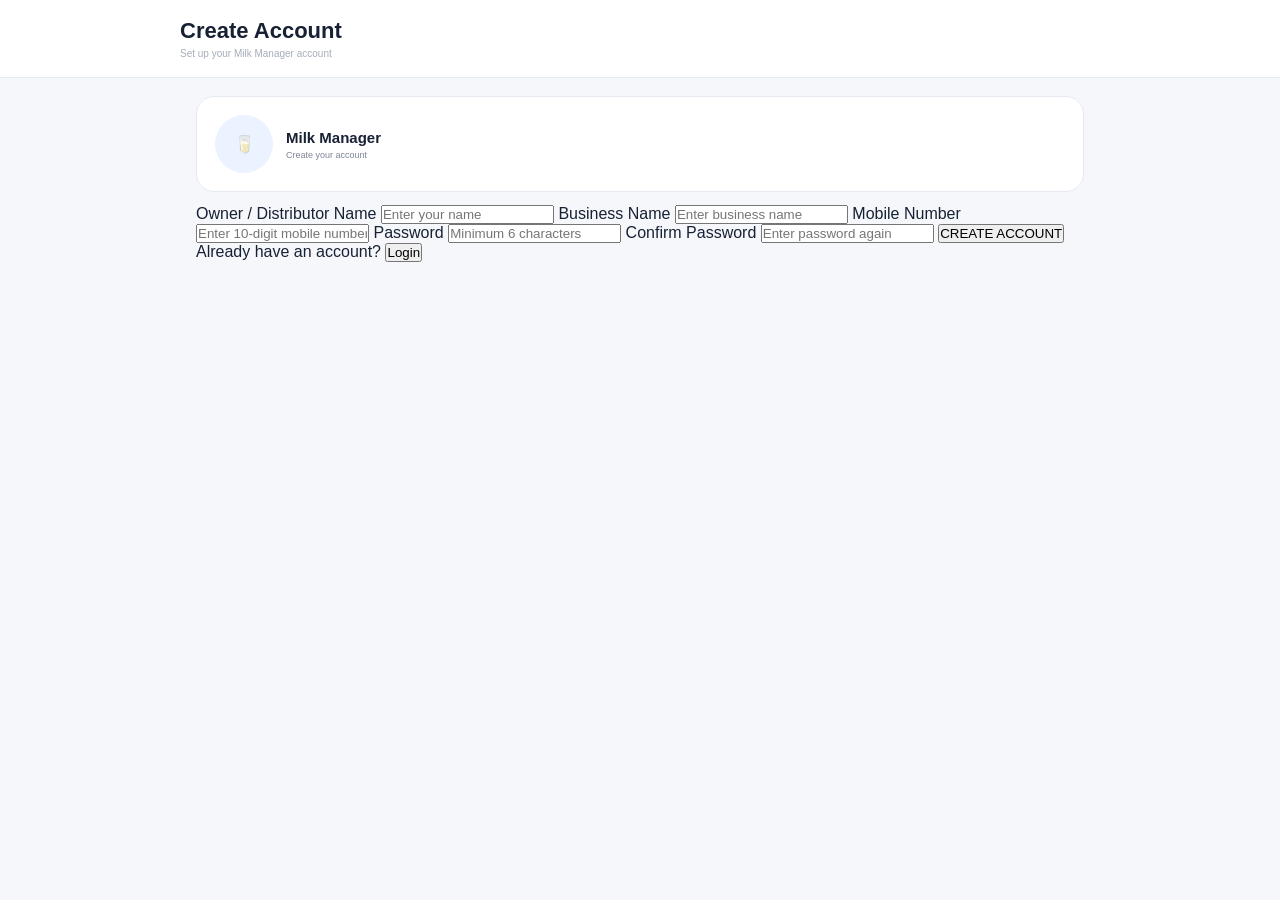
==== commit 1b462326: "create-account.html" ====
--- a/create-account.html
+++ b/create-account.html
@@ -22,146 +22,143 @@
 
 <body>
 
+<div class="app">
 
-<div class="app">
+
+    <header class="simple-header">
+
+        <div>
+
+            <h1>
+                Create Account
+            </h1>
+
+            <p>
+                Set up your Milk Manager account
+            </p>
+
+        </div>
+
+    </header>
 
 
     <main class="main-content">
 
 
-        <div class="login-container">
+        <div class="profile-card">
 
+            <div class="big-avatar">
+                🥛
+            </div>
 
-            <div class="login-logo">
+            <div>
 
-                🥛
+                <strong>
+                    Milk Manager
+                </strong>
+
+                <small>
+                    Create your account
+                </small>
 
             </div>
 
-
-            <h1>
-                Create Account
-            </h1>
+        </div>
 
 
-            <p class="login-subtitle">
-                Set up your Milk Manager account
-            </p>
+        <form id="createAccountForm">
 
 
-            <form
-                id="createAccountForm"
+            <label>
+                Owner / Distributor Name
+            </label>
+
+            <input
+                type="text"
+                id="ownerName"
+                placeholder="Enter your name"
+                autocomplete="name"
+                required
             >
 
 
-                <div class="form-group">
+            <label>
+                Business Name
+            </label>
 
-                    <label>
-                        Owner / Distributor Name
-                    </label>
-
-                    <input
-                        type="text"
-                        id="ownerName"
-                        placeholder="Enter your name"
-                        required
-                    >
-
-                </div>
+            <input
+                type="text"
+                id="businessName"
+                placeholder="Enter business name"
+                autocomplete="organization"
+                required
+            >
 
 
-                <div class="form-group">
+            <label>
+                Mobile Number
+            </label>
 
-                    <label>
-                        Business Name
-                    </label>
-
-                    <input
-                        type="text"
-                        id="businessName"
-                        placeholder="Enter business name"
-                        required
-                    >
-
-                </div>
+            <input
+                type="tel"
+                id="accountMobile"
+                placeholder="Enter 10-digit mobile number"
+                maxlength="10"
+                inputmode="numeric"
+                autocomplete="tel"
+                required
+            >
 
 
-                <div class="form-group">
+            <label>
+                Password
+            </label>
 
-                    <label>
-                        Mobile Number
-                    </label>
-
-                    <input
-                        type="tel"
-                        id="accountMobile"
-                        placeholder="10-digit mobile number"
-                        maxlength="10"
-                        inputmode="numeric"
-                        required
-                    >
-
-                </div>
+            <input
+                type="password"
+                id="accountPassword"
+                placeholder="Minimum 6 characters"
+                autocomplete="new-password"
+                required
+            >
 
 
-                <div class="form-group">
+            <label>
+                Confirm Password
+            </label>
 
-                    <label>
-                        Password
-                    </label>
-
-                    <input
-                        type="password"
-                        id="accountPassword"
-                        placeholder="Minimum 6 characters"
-                        required
-                    >
-
-                </div>
+            <input
+                type="password"
+                id="confirmPassword"
+                placeholder="Enter password again"
+                autocomplete="new-password"
+                required
+            >
 
 
-                <div class="form-group">
-
-                    <label>
-                        Confirm Password
-                    </label>
-
-                    <input
-                        type="password"
-                        id="confirmPassword"
-                        placeholder="Enter password again"
-                        required
-                    >
-
-                </div>
+            <button
+                type="submit"
+                class="login-btn"
+            >
+                CREATE ACCOUNT
+            </button>
 
 
-                <button
-                    type="submit"
-                    class="primary-btn"
-                >
-                    CREATE ACCOUNT
-                </button>
+        </form>
 
 
-            </form>
+        <div class="create-account-link">
 
+            <span>
+                Already have an account?
+            </span>
 
-            <div class="login-footer">
-
-                <span>
-                    Already have an account?
-                </span>
-
-
-                <a
-                    href="index.html"
-                >
-                    Login
-                </a>
-
-            </div>
-
+            <button
+                type="button"
+                onclick="goTo('index.html')"
+            >
+                Login
+            </button>
 
         </div>
 
@@ -172,8 +169,11 @@
 </div>
 
 
+<!-- APP JAVASCRIPT -->
+
 <script src="app.js"></script>
+
 
 </body>
 
-</html>+</html>
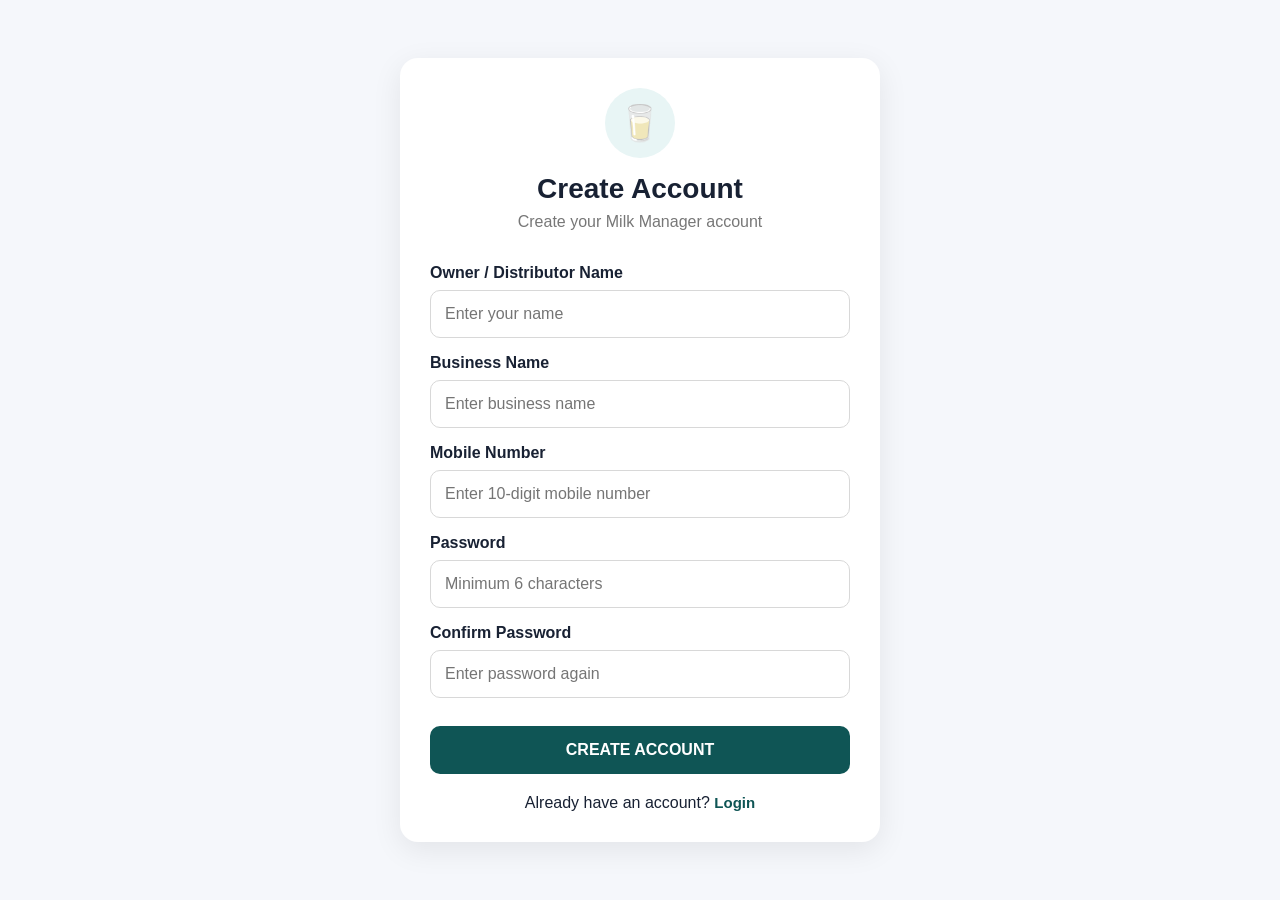
==== commit c0bc80be: "create-account.html" ====
--- a/create-account.html
+++ b/create-account.html
@@ -5,71 +5,160 @@
 
     <meta charset="UTF-8">
 
-    <meta
-        name="viewport"
-        content="width=device-width, initial-scale=1.0"
-    >
+    <meta name="viewport"
+          content="width=device-width, initial-scale=1.0">
 
     <title>Create Account - Milk Manager</title>
 
-    <link
-        rel="stylesheet"
-        href="style.css"
-    >
+    <link rel="stylesheet" href="style.css">
+
+    <style>
+
+        /* =========================================
+           CREATE ACCOUNT PAGE
+        ========================================= */
+
+        .create-account-page {
+            min-height: 100vh;
+            display: flex;
+            justify-content: center;
+            align-items: center;
+            padding: 25px;
+        }
+
+        .create-account-box {
+            width: 100%;
+            max-width: 480px;
+            padding: 30px;
+            background: white;
+            border-radius: 18px;
+            box-shadow: 0 8px 30px rgba(0,0,0,0.08);
+        }
+
+        .create-account-header {
+            text-align: center;
+            margin-bottom: 25px;
+        }
+
+        .create-account-icon {
+            width: 70px;
+            height: 70px;
+            margin: 0 auto 15px;
+            border-radius: 50%;
+            display: flex;
+            align-items: center;
+            justify-content: center;
+            background: #e8f5f5;
+            font-size: 35px;
+        }
+
+        .create-account-header h1 {
+            margin: 0;
+            font-size: 28px;
+        }
+
+        .create-account-header p {
+            margin-top: 8px;
+            color: #777;
+        }
+
+        .create-account-form {
+            display: flex;
+            flex-direction: column;
+            gap: 8px;
+        }
+
+        .create-account-form label {
+            font-weight: 600;
+            margin-top: 8px;
+        }
+
+        .create-account-form input {
+            width: 100%;
+            box-sizing: border-box;
+            padding: 14px;
+            border: 1px solid #d8d8d8;
+            border-radius: 10px;
+            font-size: 16px;
+            outline: none;
+        }
+
+        .create-account-form input:focus {
+            border-color: #0f5555;
+        }
+
+        .create-account-submit {
+            width: 100%;
+            margin-top: 20px;
+            padding: 15px;
+            border: none;
+            border-radius: 10px;
+            background: #0f5555;
+            color: white;
+            font-size: 16px;
+            font-weight: 700;
+            cursor: pointer;
+        }
+
+        .create-account-submit:hover {
+            opacity: 0.9;
+        }
+
+        .back-login {
+            text-align: center;
+            margin-top: 20px;
+        }
+
+        .back-login button {
+            border: none;
+            background: none;
+            color: #0f5555;
+            font-weight: 700;
+            font-size: 15px;
+            cursor: pointer;
+        }
+
+    </style>
 
 </head>
 
 
 <body>
 
-<div class="app">
-
-
-    <header class="simple-header">
-
-        <div>
+<div class="create-account-page">
+
+
+    <div class="create-account-box">
+
+
+        <!-- HEADER -->
+
+        <div class="create-account-header">
+
+            <div class="create-account-icon">
+                🥛
+            </div>
 
             <h1>
                 Create Account
             </h1>
 
             <p>
-                Set up your Milk Manager account
+                Create your Milk Manager account
             </p>
 
         </div>
 
-    </header>
-
-
-    <main class="main-content">
-
-
-        <div class="profile-card">
-
-            <div class="big-avatar">
-                🥛
-            </div>
-
-            <div>
-
-                <strong>
-                    Milk Manager
-                </strong>
-
-                <small>
-                    Create your account
-                </small>
-
-            </div>
-
-        </div>
-
-
-        <form id="createAccountForm">
-
-
-            <label>
+
+        <!-- FORM -->
+
+        <form
+            id="createAccountForm"
+            class="create-account-form"
+        >
+
+
+            <label for="ownerName">
                 Owner / Distributor Name
             </label>
 
@@ -77,12 +166,11 @@
                 type="text"
                 id="ownerName"
                 placeholder="Enter your name"
-                autocomplete="name"
-                required
-            >
-
-
-            <label>
+                required
+            >
+
+
+            <label for="businessName">
                 Business Name
             </label>
 
@@ -90,12 +178,11 @@
                 type="text"
                 id="businessName"
                 placeholder="Enter business name"
-                autocomplete="organization"
-                required
-            >
-
-
-            <label>
+                required
+            >
+
+
+            <label for="accountMobile">
                 Mobile Number
             </label>
 
@@ -105,12 +192,11 @@
                 placeholder="Enter 10-digit mobile number"
                 maxlength="10"
                 inputmode="numeric"
-                autocomplete="tel"
-                required
-            >
-
-
-            <label>
+                required
+            >
+
+
+            <label for="accountPassword">
                 Password
             </label>
 
@@ -118,12 +204,11 @@
                 type="password"
                 id="accountPassword"
                 placeholder="Minimum 6 characters"
-                autocomplete="new-password"
-                required
-            >
-
-
-            <label>
+                required
+            >
+
+
+            <label for="confirmPassword">
                 Confirm Password
             </label>
 
@@ -131,14 +216,13 @@
                 type="password"
                 id="confirmPassword"
                 placeholder="Enter password again"
-                autocomplete="new-password"
                 required
             >
 
 
             <button
                 type="submit"
-                class="login-btn"
+                class="create-account-submit"
             >
                 CREATE ACCOUNT
             </button>
@@ -147,7 +231,9 @@
         </form>
 
 
-        <div class="create-account-link">
+        <!-- LOGIN -->
+
+        <div class="back-login">
 
             <span>
                 Already have an account?
@@ -163,14 +249,12 @@
         </div>
 
 
-    </main>
+    </div>
 
 
 </div>
 
 
-<!-- APP JAVASCRIPT -->
-
 <script src="app.js"></script>
 
 
